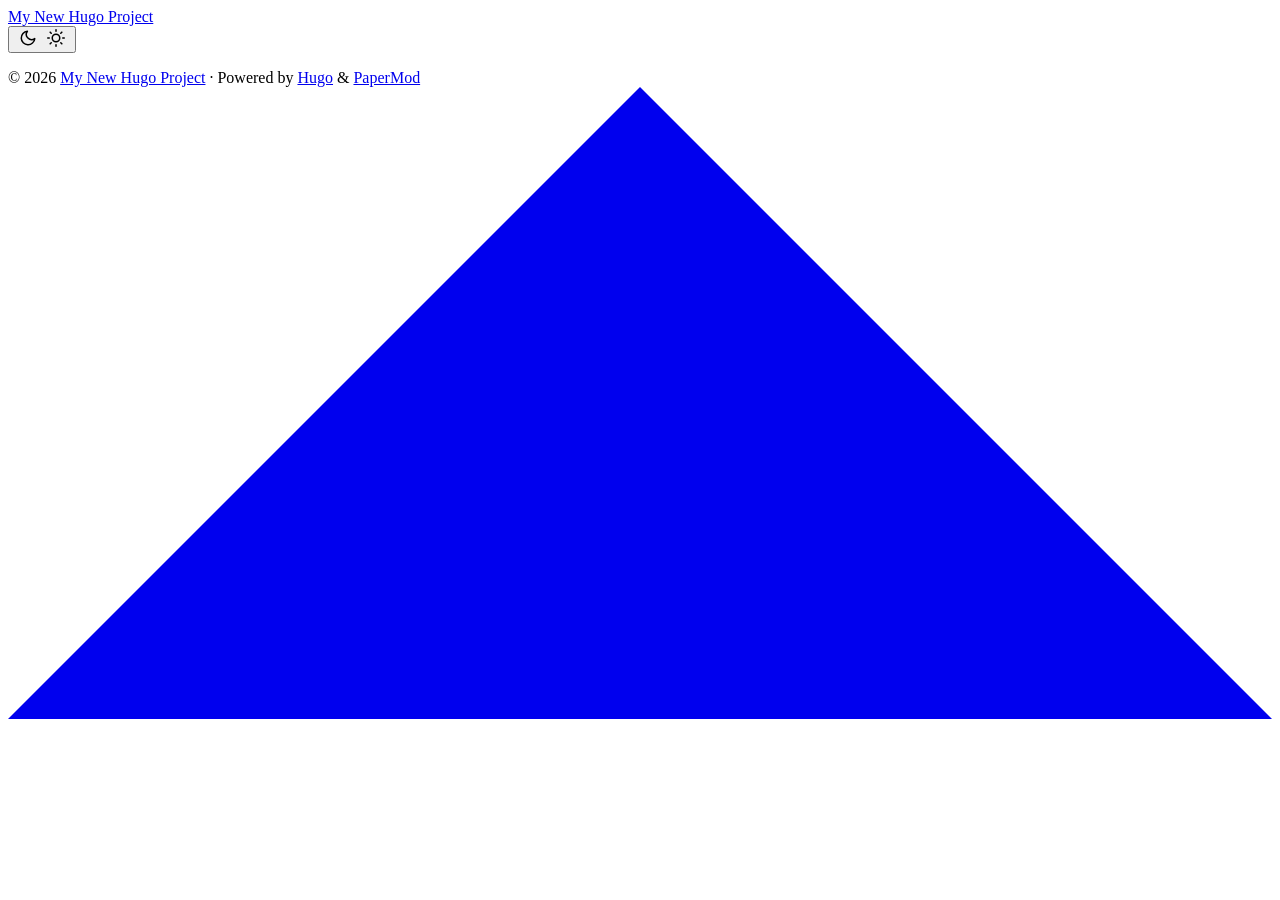
==== public/index.html @ 358ebd83 "Add GitHub Actions recipe 🚀" ====
<!DOCTYPE html>
<html lang="en" dir="auto" data-theme="auto">

<head>
	<meta name="generator" content="Hugo 0.158.0"><script src="/livereload.js?mindelay=10&amp;v=2&amp;port=1313&amp;path=livereload" data-no-instant defer></script><meta charset="utf-8">
<meta http-equiv="X-UA-Compatible" content="IE=edge">
<meta name="viewport" content="width=device-width, initial-scale=1, shrink-to-fit=no">
<meta name="robots" content="noindex, nofollow">
<title>My New Hugo Project</title>

<meta name="description" content="">
<meta name="author" content="">
<link rel="canonical" href="http://localhost:1313/">
<link crossorigin="anonymous" href="/assets/css/stylesheet.a29c24210eb31d9ce56f669c66a35c9c51b17376b7764e336a49af7dec914cf0.css" integrity="sha256-opwkIQ6zHZzlb2acZqNcnFGxc3a3dk4zakmvfeyRTPA=" rel="preload stylesheet" as="style">
<link rel="icon" href="http://localhost:1313/favicon.ico">
<link rel="icon" type="image/png" sizes="16x16" href="http://localhost:1313/favicon-16x16.png">
<link rel="icon" type="image/png" sizes="32x32" href="http://localhost:1313/favicon-32x32.png">
<link rel="apple-touch-icon" href="http://localhost:1313/apple-touch-icon.png">
<link rel="mask-icon" href="http://localhost:1313/safari-pinned-tab.svg">
<meta name="theme-color" content="#2e2e33">
<meta name="msapplication-TileColor" content="#2e2e33">
<link rel="alternate" type="application/rss+xml" href="http://localhost:1313/index.xml" title="rss">
<link rel="alternate" hreflang="en" href="http://localhost:1313/">
<noscript>
    <style>
        #theme-toggle,
        .top-link {
            display: none;
        }

    </style>
    <style>
        @media (prefers-color-scheme: dark) {
            :root {
                --theme: rgb(29, 30, 32);
                --entry: rgb(46, 46, 51);
                --primary: rgb(218, 218, 219);
                --secondary: rgb(155, 156, 157);
                --tertiary: rgb(65, 66, 68);
                --content: rgb(196, 196, 197);
                --code-block-bg: rgb(46, 46, 51);
                --code-bg: rgb(55, 56, 62);
                --border: rgb(51, 51, 51);
                color-scheme: dark;
            }

            .list {
                background: var(--theme);
            }

            .toc {
                background: var(--entry);
            }
        }

        @media (prefers-color-scheme: light) {
            .list::-webkit-scrollbar-thumb {
                border-color: var(--code-bg);
            }
        }

    </style>
</noscript>
<script>
    if (localStorage.getItem("pref-theme") === "dark") {
        document.querySelector("html").dataset.theme = 'dark';
    } else if (localStorage.getItem("pref-theme") === "light") {
       document.querySelector("html").dataset.theme = 'light';
    } else if (window.matchMedia('(prefers-color-scheme: dark)').matches) {
        document.querySelector("html").dataset.theme = 'dark';
    } else {
        document.querySelector("html").dataset.theme = 'light';
    }

</script>
</head>
<body class="list" id="top">
    <header class="header">
    <nav class="nav">
        <div class="logo">
            <a href="http://localhost:1313/" accesskey="h" title="My New Hugo Project (Alt + H)">My New Hugo Project</a>
            <div class="logo-switches">
                <button id="theme-toggle" accesskey="t" title="(Alt + T)" aria-label="Toggle theme">
                    <svg id="moon" xmlns="http://www.w3.org/2000/svg" width="24" height="18" viewBox="0 0 24 24"
                        fill="none" stroke="currentColor" stroke-width="2" stroke-linecap="round"
                        stroke-linejoin="round">
                        <path d="M21 12.79A9 9 0 1 1 11.21 3 7 7 0 0 0 21 12.79z"></path>
                    </svg>
                    <svg id="sun" xmlns="http://www.w3.org/2000/svg" width="24" height="18" viewBox="0 0 24 24"
                        fill="none" stroke="currentColor" stroke-width="2" stroke-linecap="round"
                        stroke-linejoin="round">
                        <circle cx="12" cy="12" r="5"></circle>
                        <line x1="12" y1="1" x2="12" y2="3"></line>
                        <line x1="12" y1="21" x2="12" y2="23"></line>
                        <line x1="4.22" y1="4.22" x2="5.64" y2="5.64"></line>
                        <line x1="18.36" y1="18.36" x2="19.78" y2="19.78"></line>
                        <line x1="1" y1="12" x2="3" y2="12"></line>
                        <line x1="21" y1="12" x2="23" y2="12"></line>
                        <line x1="4.22" y1="19.78" x2="5.64" y2="18.36"></line>
                        <line x1="18.36" y1="5.64" x2="19.78" y2="4.22"></line>
                    </svg>
                </button>
            </div>
        </div>
        <ul id="menu">
        </ul>
    </nav>
</header>
<main class="main"> 
    </main>
    
<footer class="footer">
        <span>&copy; 2026 <a href="http://localhost:1313/">My New Hugo Project</a></span> · 

    <span>
        Powered by
        <a href="https://gohugo.io/" rel="noopener noreferrer" target="_blank">Hugo</a> &
        <a href="https://github.com/adityatelange/hugo-PaperMod/" rel="noopener" target="_blank">PaperMod</a>
    </span>
</footer>
<a href="#top" aria-label="go to top" title="Go to Top (Alt + G)" class="top-link" id="top-link" accesskey="g">
    <svg xmlns="http://www.w3.org/2000/svg" viewBox="0 0 12 6" fill="currentColor">
        <path d="M12 6H0l6-6z" />
    </svg>
</a>

<script>
    let menu = document.getElementById('menu');
    if (menu) {
        
        const scrollPosition = localStorage.getItem("menu-scroll-position");
        if (scrollPosition) {
            menu.scrollLeft = parseInt(scrollPosition, 10);
        }
        
        menu.onscroll = function () {
            localStorage.setItem("menu-scroll-position", menu.scrollLeft);
        }
    }

    document.querySelectorAll('a[href^="#"]').forEach(anchor => {
        anchor.addEventListener("click", function (e) {
            e.preventDefault();
            var id = this.getAttribute("href").substr(1);
            if (!window.matchMedia('(prefers-reduced-motion: reduce)').matches) {
                document.querySelector(`[id='${decodeURIComponent(id)}']`).scrollIntoView({
                    behavior: "smooth"
                });
            } else {
                document.querySelector(`[id='${decodeURIComponent(id)}']`).scrollIntoView();
            }
            if (id === "top") {
                history.replaceState(null, null, " ");
            } else {
                history.pushState(null, null, `#${id}`);
            }
        });
    });

</script>
<script>
    var mybutton = document.getElementById("top-link");
    window.onscroll = function () {
        if (document.body.scrollTop > 800 || document.documentElement.scrollTop > 800) {
            mybutton.style.visibility = "visible";
            mybutton.style.opacity = "1";
        } else {
            mybutton.style.visibility = "hidden";
            mybutton.style.opacity = "0";
        }
    };

</script>
<script>
    document.getElementById("theme-toggle").addEventListener("click", () => {
        const html = document.querySelector("html");
        if (html.dataset.theme === "dark") {
            html.dataset.theme = 'light';
            localStorage.setItem("pref-theme", 'light');
        } else {
            html.dataset.theme = 'dark';
            localStorage.setItem("pref-theme", 'dark');
        }
    })

</script>
</body>

</html>
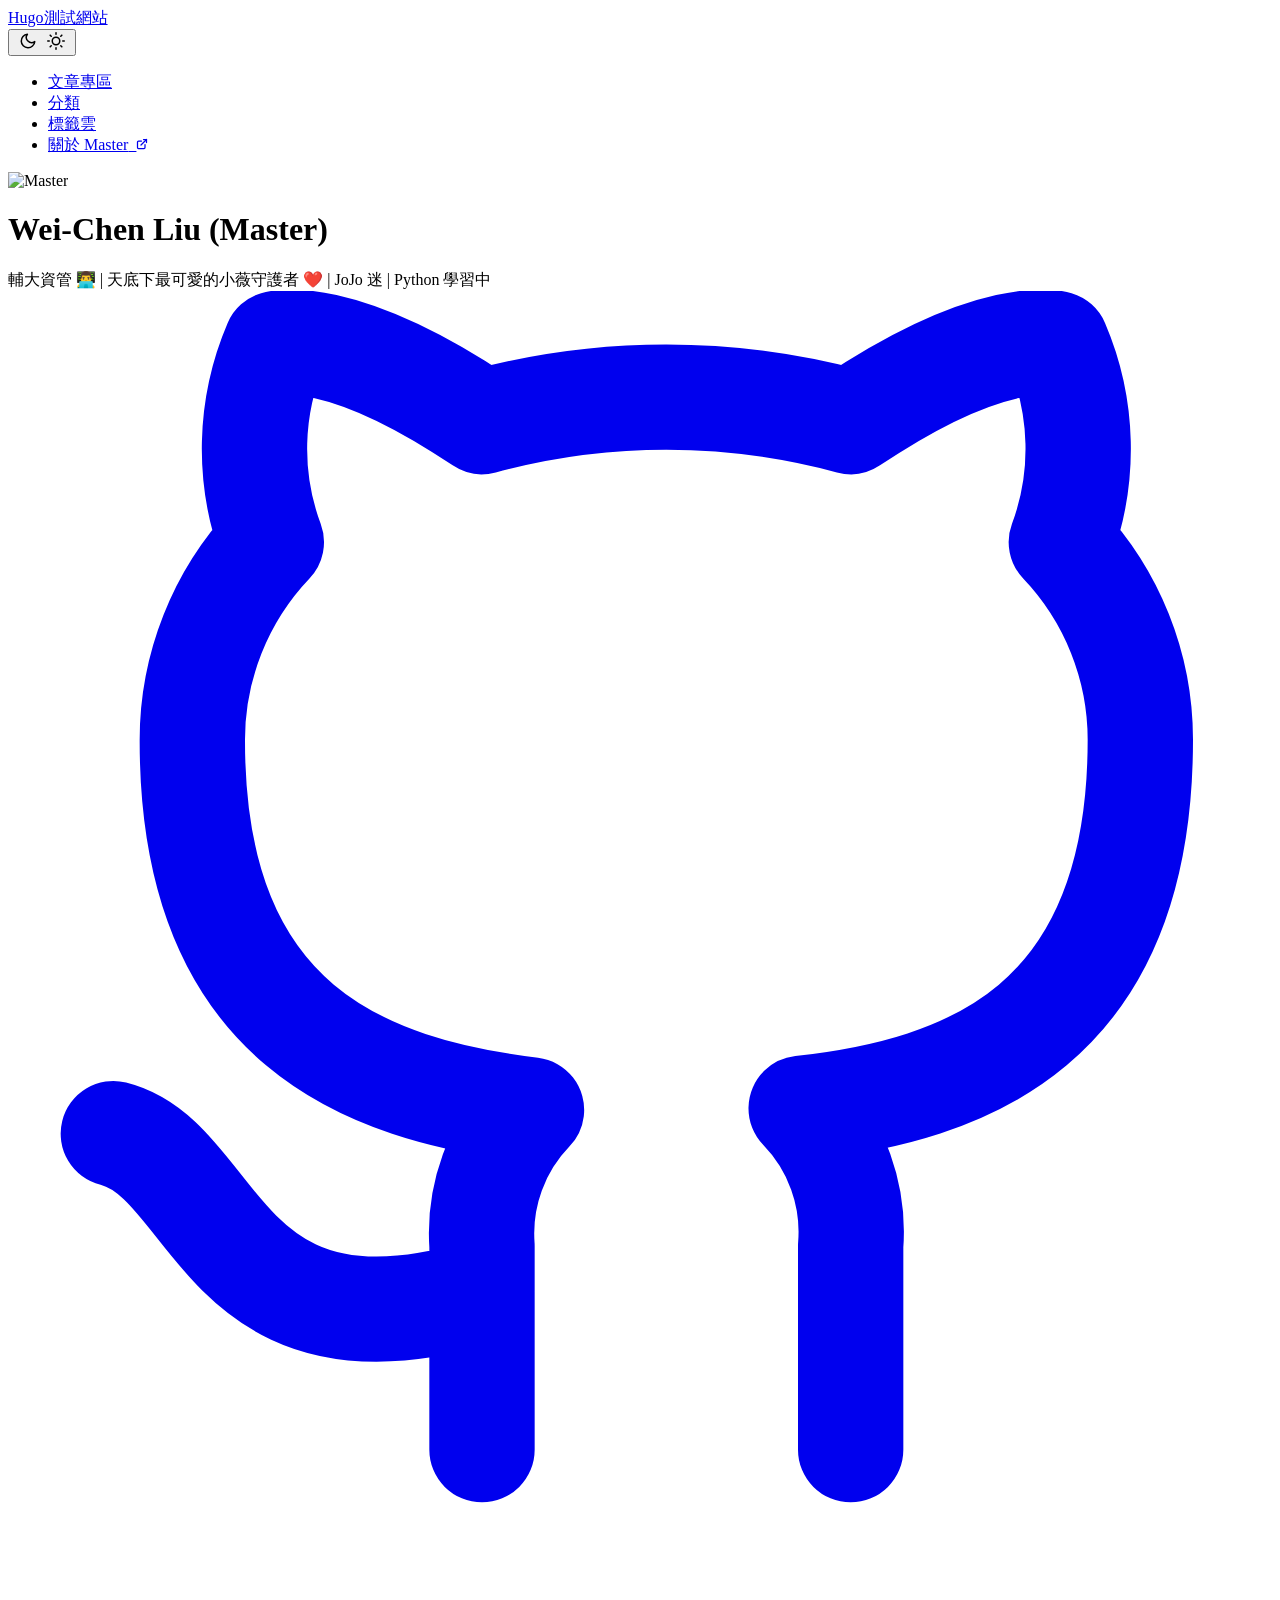
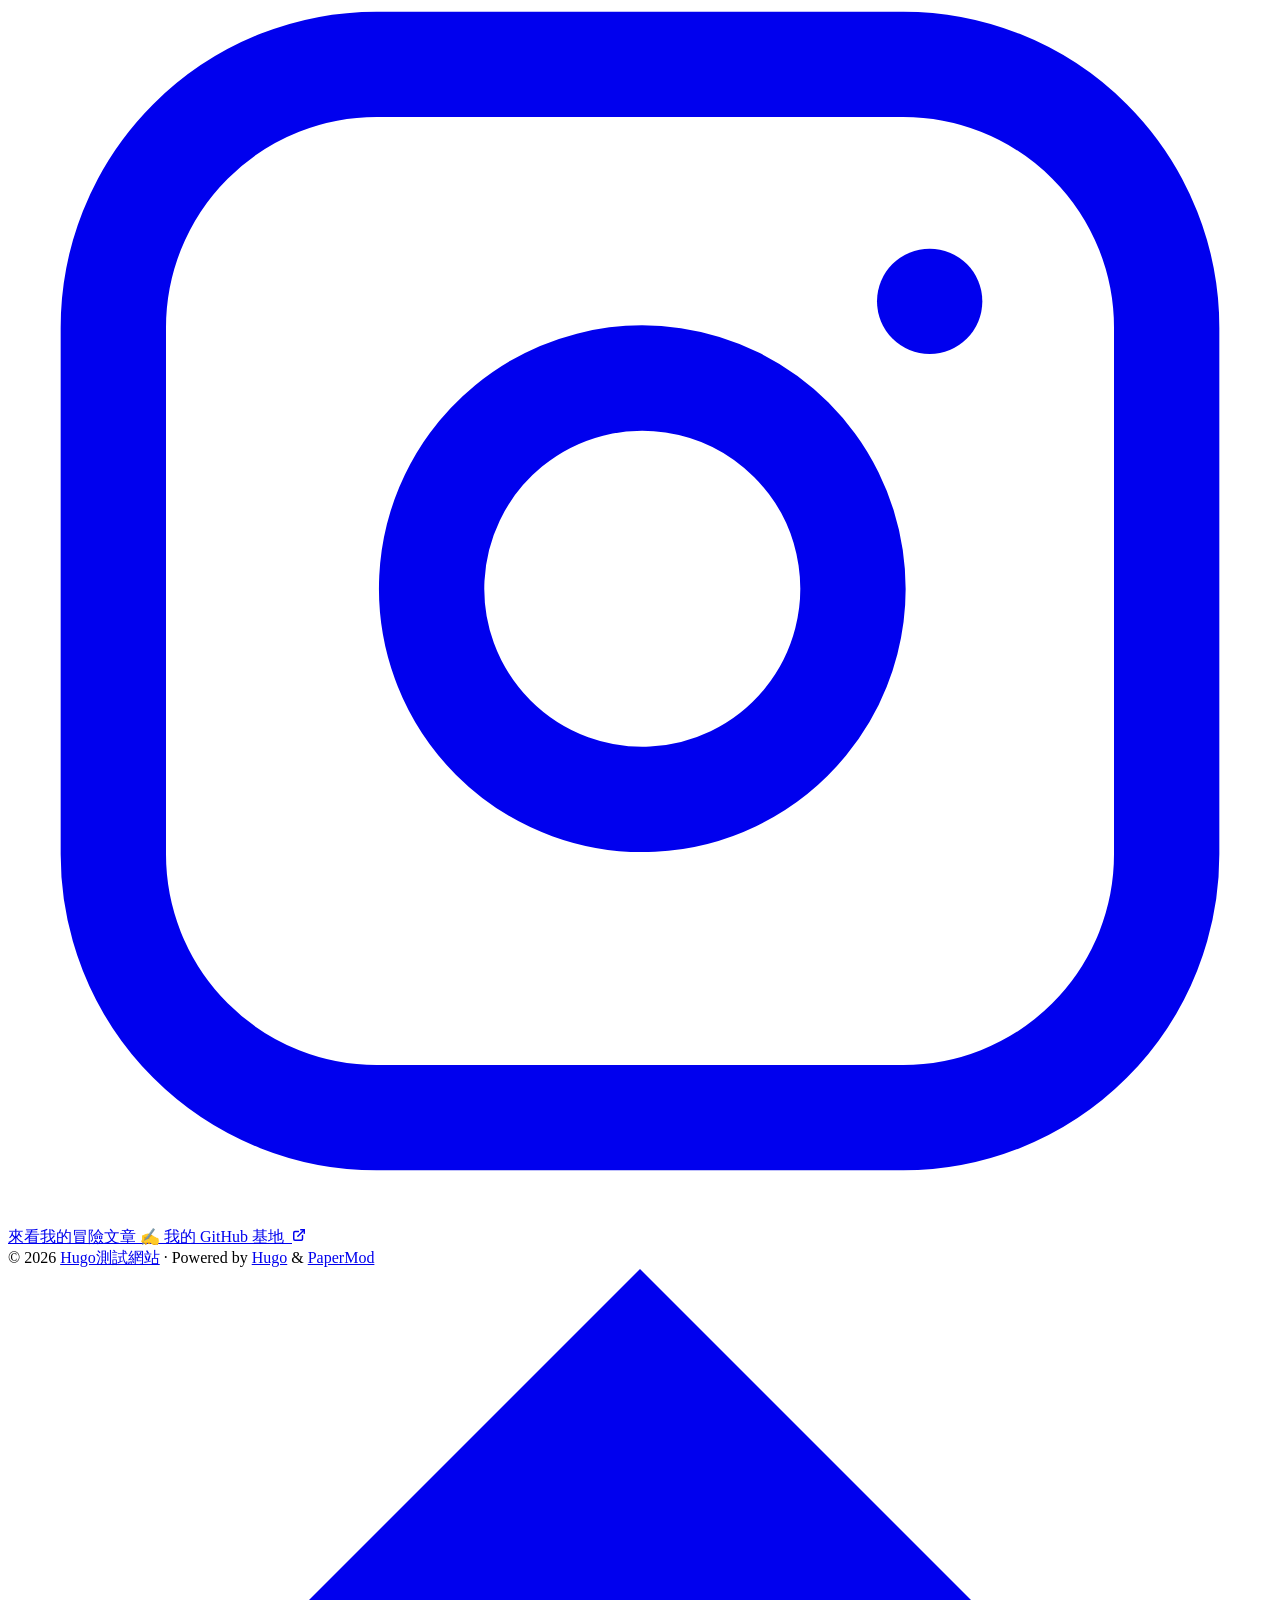
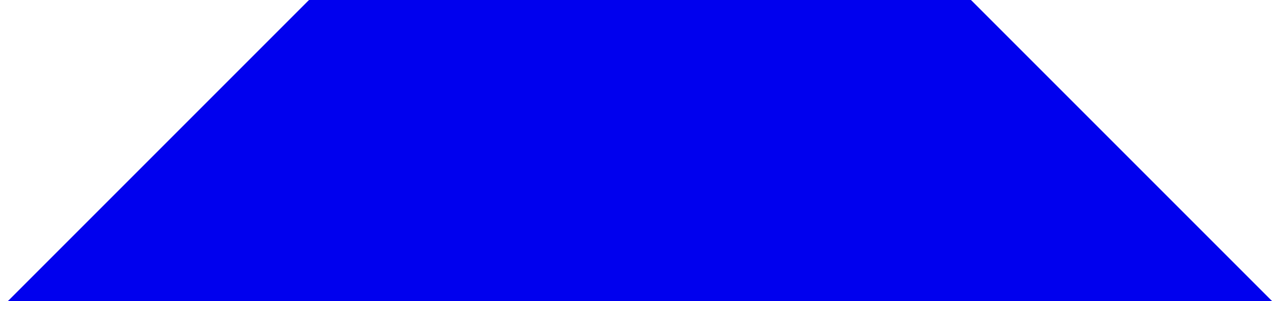
==== commit a804b8af: "Update profile mode and add avatar image ✨" ====
--- a/public/index.html
+++ b/public/index.html
@@ -2,25 +2,25 @@
 <html lang="en" dir="auto" data-theme="auto">
 
 <head>
-	<meta name="generator" content="Hugo 0.158.0"><script src="/livereload.js?mindelay=10&amp;v=2&amp;port=1313&amp;path=livereload" data-no-instant defer></script><meta charset="utf-8">
+	<meta name="generator" content="Hugo 0.158.0"><script src="/my-hugo-site/livereload.js?mindelay=10&amp;v=2&amp;port=14647&amp;path=my-hugo-site/livereload" data-no-instant defer></script><meta charset="utf-8">
 <meta http-equiv="X-UA-Compatible" content="IE=edge">
 <meta name="viewport" content="width=device-width, initial-scale=1, shrink-to-fit=no">
 <meta name="robots" content="noindex, nofollow">
-<title>My New Hugo Project</title>
+<title>Hugo測試網站</title>
 
 <meta name="description" content="">
 <meta name="author" content="">
-<link rel="canonical" href="http://localhost:1313/">
-<link crossorigin="anonymous" href="/assets/css/stylesheet.a29c24210eb31d9ce56f669c66a35c9c51b17376b7764e336a49af7dec914cf0.css" integrity="sha256-opwkIQ6zHZzlb2acZqNcnFGxc3a3dk4zakmvfeyRTPA=" rel="preload stylesheet" as="style">
-<link rel="icon" href="http://localhost:1313/favicon.ico">
-<link rel="icon" type="image/png" sizes="16x16" href="http://localhost:1313/favicon-16x16.png">
-<link rel="icon" type="image/png" sizes="32x32" href="http://localhost:1313/favicon-32x32.png">
-<link rel="apple-touch-icon" href="http://localhost:1313/apple-touch-icon.png">
-<link rel="mask-icon" href="http://localhost:1313/safari-pinned-tab.svg">
+<link rel="canonical" href="http://localhost:14647/my-hugo-site/">
+<link crossorigin="anonymous" href="/my-hugo-site/assets/css/stylesheet.a29c24210eb31d9ce56f669c66a35c9c51b17376b7764e336a49af7dec914cf0.css" integrity="sha256-opwkIQ6zHZzlb2acZqNcnFGxc3a3dk4zakmvfeyRTPA=" rel="preload stylesheet" as="style">
+<link rel="icon" href="http://localhost:14647/my-hugo-site/favicon.ico">
+<link rel="icon" type="image/png" sizes="16x16" href="http://localhost:14647/my-hugo-site/favicon-16x16.png">
+<link rel="icon" type="image/png" sizes="32x32" href="http://localhost:14647/my-hugo-site/favicon-32x32.png">
+<link rel="apple-touch-icon" href="http://localhost:14647/my-hugo-site/apple-touch-icon.png">
+<link rel="mask-icon" href="http://localhost:14647/my-hugo-site/safari-pinned-tab.svg">
 <meta name="theme-color" content="#2e2e33">
 <meta name="msapplication-TileColor" content="#2e2e33">
-<link rel="alternate" type="application/rss+xml" href="http://localhost:1313/index.xml" title="rss">
-<link rel="alternate" hreflang="en" href="http://localhost:1313/">
+<link rel="alternate" type="application/rss+xml" href="http://localhost:14647/my-hugo-site/index.xml" title="rss">
+<link rel="alternate" hreflang="en" href="http://localhost:14647/my-hugo-site/">
 <noscript>
     <style>
         #theme-toggle,
@@ -78,7 +78,7 @@
     <header class="header">
     <nav class="nav">
         <div class="logo">
-            <a href="http://localhost:1313/" accesskey="h" title="My New Hugo Project (Alt + H)">My New Hugo Project</a>
+            <a href="http://localhost:14647/my-hugo-site/" accesskey="h" title="Hugo測試網站 (Alt + H)">Hugo測試網站</a>
             <div class="logo-switches">
                 <button id="theme-toggle" accesskey="t" title="(Alt + T)" aria-label="Toggle theme">
                     <svg id="moon" xmlns="http://www.w3.org/2000/svg" width="24" height="18" viewBox="0 0 24 24"
@@ -103,14 +103,86 @@
             </div>
         </div>
         <ul id="menu">
+            <li>
+                <a href="http://localhost:14647/my-hugo-site/posts/" title="文章專區">
+                    <span>文章專區</span>
+                </a>
+            </li>
+            <li>
+                <a href="http://localhost:14647/my-hugo-site/categories/" title="分類">
+                    <span>分類</span>
+                </a>
+            </li>
+            <li>
+                <a href="http://localhost:14647/my-hugo-site/tags/" title="標籤雲">
+                    <span>標籤雲</span>
+                </a>
+            </li>
+            <li>
+                <a href="https://github.com/Pickauu" title="關於 Master">
+                    <span>關於 Master</span>&nbsp;
+                    <svg fill="none" shape-rendering="geometricPrecision" stroke="currentColor" stroke-linecap="round"
+                        stroke-linejoin="round" stroke-width="2.5" viewBox="0 0 24 24" height="12" width="12">
+                        <path d="M18 13v6a2 2 0 01-2 2H5a2 2 0 01-2-2V8a2 2 0 012-2h6"></path>
+                        <path d="M15 3h6v6"></path>
+                        <path d="M10 14L21 3"></path>
+                    </svg>
+                </a>
+            </li>
         </ul>
     </nav>
 </header>
-<main class="main"> 
+<main class="main"><div class="profile">
+    <div class="profile_inner">
+        <img draggable="false" src="http://localhost:14647/my-hugo-site/images/avatar.png" alt="Master" title="Master"
+            height="150" width="150" />
+        <h1>Wei-Chen Liu (Master)</h1>
+        <span>輔大資管 👨‍💻 | 天底下最可愛的小薇守護者 ❤️ | JoJo 迷 | Python 學習中</span><div class="social-icons" >
+    <a href="https://github.com/Pickauu" target="_blank" rel="noopener noreferrer me"
+        title="Github">
+        <svg xmlns="http://www.w3.org/2000/svg" viewBox="0 0 24 24" fill="none" stroke="currentColor" stroke-width="2"
+    stroke-linecap="round" stroke-linejoin="round">
+    <path
+        d="M9 19c-5 1.5-5-2.5-7-3m14 6v-3.87a3.37 3.37 0 0 0-.94-2.61c3.14-.35 6.44-1.54 6.44-7A5.44 5.44 0 0 0 20 4.77 5.07 5.07 0 0 0 19.91 1S18.73.65 16 2.48a13.38 13.38 0 0 0-7 0C6.27.65 5.09 1 5.09 1A5.07 5.07 0 0 0 5 4.77a5.44 5.44 0 0 0-1.5 3.78c0 5.42 3.3 6.61 6.44 7A3.37 3.37 0 0 0 9 18.13V22">
+    </path>
+</svg>
+    </a>
+    <a href="https://instagram.com/%e4%bd%a0%e7%9a%84%e5%b8%b3%e8%99%9f" target="_blank" rel="noopener noreferrer me"
+        title="Instagram">
+        <svg xmlns="http://www.w3.org/2000/svg" viewBox="0 0 24 24" fill="none" stroke="currentColor" stroke-width="2"
+    stroke-linecap="round" stroke-linejoin="round">
+    <rect x="2" y="2" width="20" height="20" rx="5" ry="5"></rect>
+    <path d="M16 11.37A4 4 0 1 1 12.63 8 4 4 0 0 1 16 11.37z"></path>
+    <line x1="17.5" y1="6.5" x2="17.5" y2="6.5"></line>
+</svg>
+    </a>
+</div>
+
+        <div class="buttons">
+            <a class="button" href="/posts" rel="noopener" title="來看我的冒險文章 ✍️">
+                <span class="button-inner">
+                    來看我的冒險文章 ✍️
+                </span>
+            </a>
+            <a class="button" href="https://github.com/Pickauu" rel="noopener" title="我的 GitHub 基地">
+                <span class="button-inner">
+                    我的 GitHub 基地&nbsp;
+                    <svg fill="none" shape-rendering="geometricPrecision" stroke="currentColor" stroke-linecap="round"
+                        stroke-linejoin="round" stroke-width="2.5" viewBox="0 0 24 24" height="14" width="14">
+                        <path d="M18 13v6a2 2 0 01-2 2H5a2 2 0 01-2-2V8a2 2 0 012-2h6"></path>
+                        <path d="M15 3h6v6"></path>
+                        <path d="M10 14L21 3"></path>
+                    </svg>
+                </span>
+            </a>
+        </div>
+    </div>
+</div>
+
     </main>
     
 <footer class="footer">
-        <span>&copy; 2026 <a href="http://localhost:1313/">My New Hugo Project</a></span> · 
+        <span>&copy; 2026 <a href="http://localhost:14647/my-hugo-site/">Hugo測試網站</a></span> · 
 
     <span>
         Powered by
